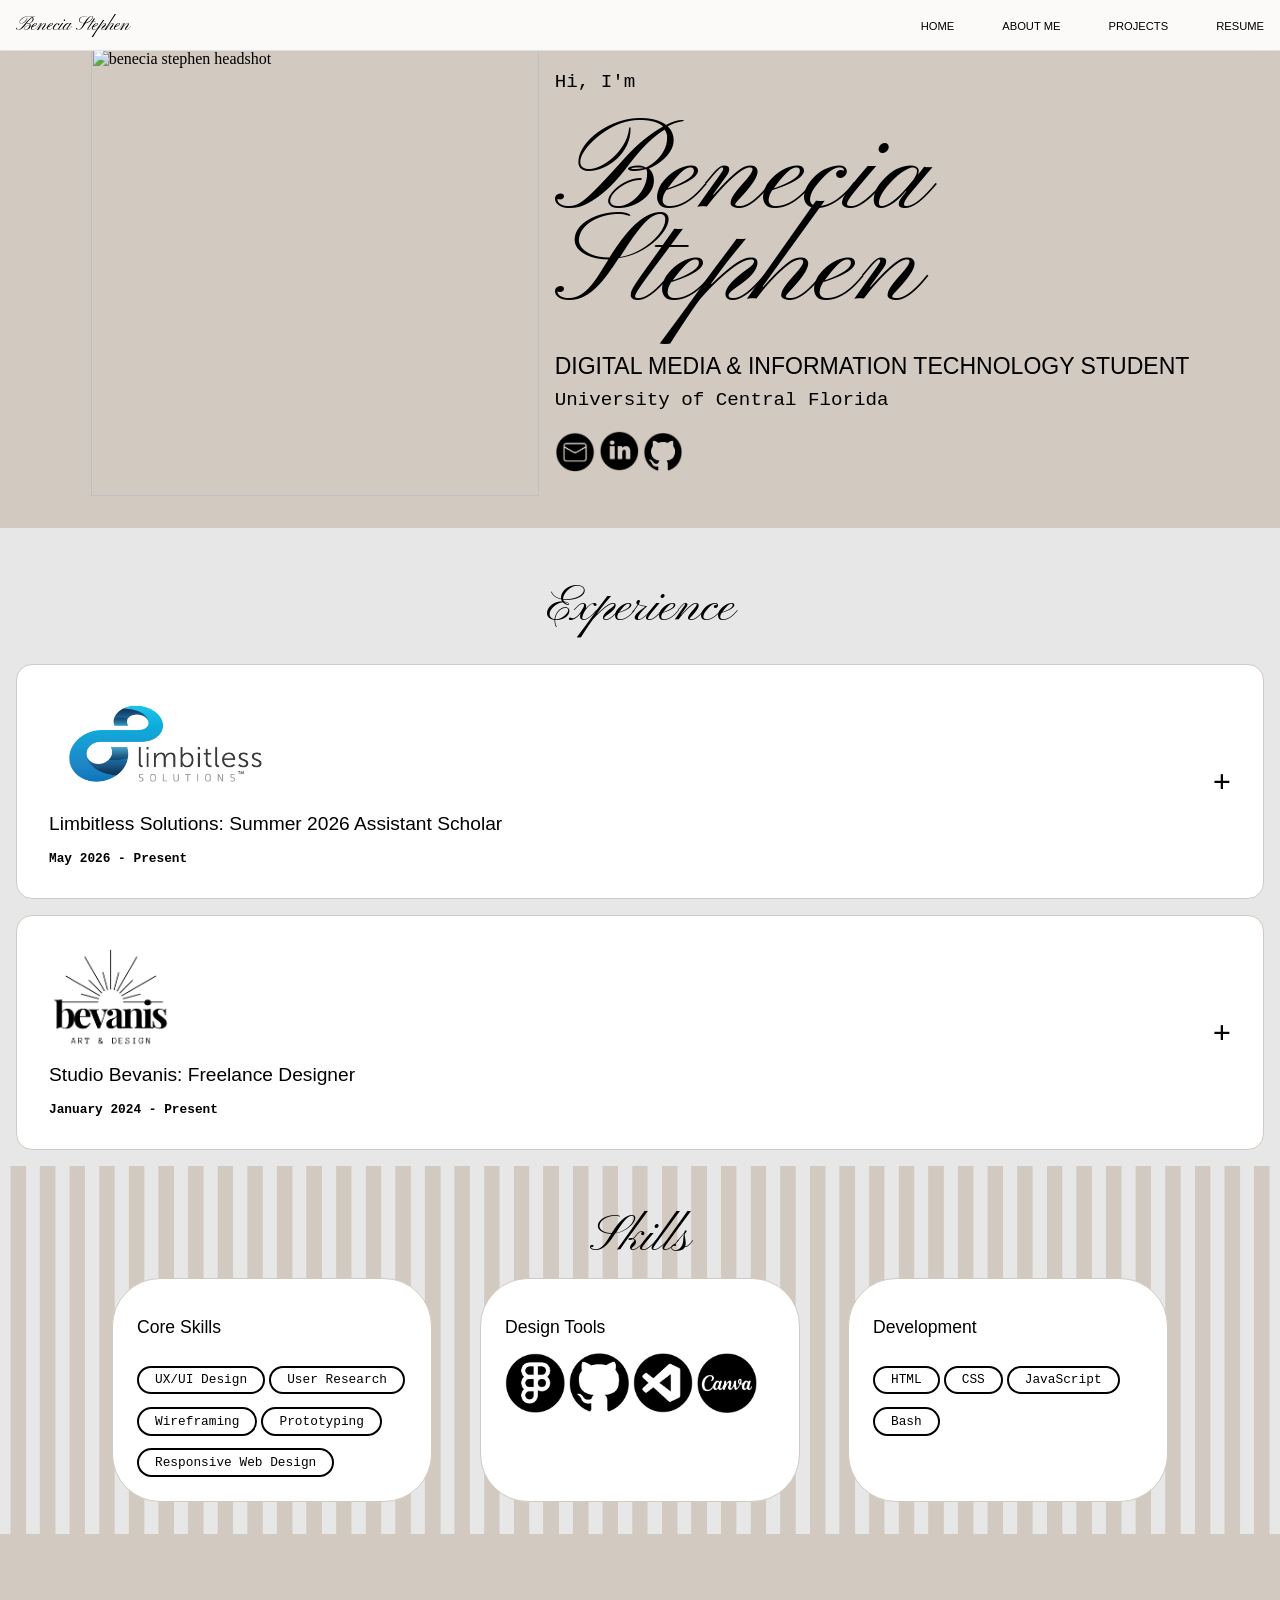
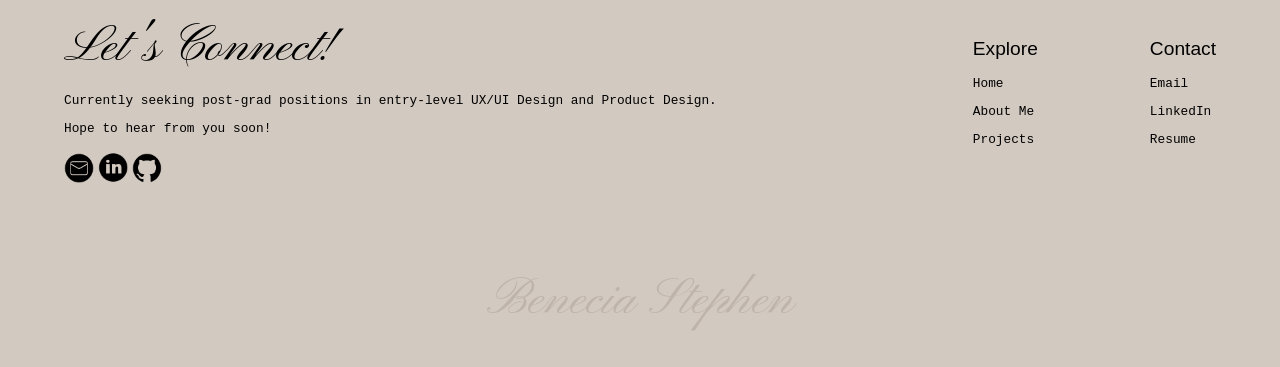
==== index.html @ 30140865 "update" ====
<DOCTYPE! html>
<html lang="en">
<head>
    <meta charset="UTF-8">
    <meta name="viewport" content="width=device-width, initial-scale=1.0">
    <title>Benecia Stephen Portfolio</title>
    <link rel="preconnect" href="https://fonts.googleapis.com">
    <link rel="preconnect" href="https://fonts.gstatic.com" crossorigin>
    <link href="https://fonts.googleapis.com/css2?family=Pinyon+Script&display=swap" rel="stylesheet">
    <link href="https://fonts.googleapis.com/css2?family=Great+Vibes&display=swap" rel="stylesheet">
    <link rel="stylesheet" href="style.css">
</head>
<body>
<nav>
    <div class="navbar">
        <a href="home.html">
        <h1 class="logo" style="color: black;">Benecia Stephen</h1>
        </a>
        <input type="checkbox" id="menu-toggle" class="menu-toggle">
        <label for="menu-toggle" class="hamburger">
            <span class="bar"></span>
            <span class="bar"></span>
            <span class="bar"></span>
        </label>
        <ul class="nav-links">
            <li><a href="home.html">HOME</a></li>
            <li><a href="about.html">ABOUT ME</a></li>
            <li><a href="projects.html">PROJECTS</a></li>
            <li><a href="img/digitalmediaresume.pdf">RESUME</a></li>
        </ul>
    </div>
</nav>
<header>
    <img src="img/Benecia.png" alt="benecia stephen headshot" class="headshot">
    <div class="intro-title">
            <p>Hi, I'm</p>
            <h1>Benecia</h1>
            <h1>Stephen</h1>
            <h2>DIGITAL MEDIA & INFORMATION TECHNOLOGY STUDENT</h2>
            <p>University of Central Florida</p>
            <a href="mailto:beneciastephen@gmail.com"><img src="img/email.png" alt="email icon" width="40rem" height="auto"></a>
            <a href="https://www.linkedin.com/in/benecia-stephen-3aaa812a2"><img src="img/linkedin.png" alt="linkedin icon" width="40rem" height="auto"></a>
            <a href="https://github.com/beneciastephen"><img src="img/3.png" alt="linkedin icon" width="40rem" height="auto"></a>
        </div>
    </div>
</header>
    <h1 class="subtitle">Experience</h1>
            <div class="experience-group">
                <div class="dropdown">
                    <input type="checkbox" id="toggle2">
                    <label for="toggle2">
                        <div class="label-container">
                            <img src="img/limbitless.png" alt="limbitless logo" width="auto" height="100px">
                            <div class="label-group">
                                <h2>Limbitless Solutions: Summer 2026 Assistant Scholar</h2>
                                <p>May 2026 - Present</p>
                            </div>
                        </div>
                    </label>
                    <div class="content">
                        <p>In progress</p>
                    </div>
                </div>                
                <div class="dropdown">
                    <input type="checkbox" id="toggle1">
                    <label for="toggle1">
                        <div class="label-container">
                        <img src="img/bevanis.png" alt="bevanis logo" width="auto" height="100px">
                            <div class="label-group">
                                <h2>Studio Bevanis: Freelance Designer</h2>
                                <p>January 2024 - Present</p>
                            </div>
                        </div>
                    </label>
                    <div class="content">
                        <p>My design brand used for various personal projects and client work. Mainly Graphic Design projects like flyers and video editing for clients using Canva and Capcut. Also graphic poster and invitation template designs I create to sell on esty.</p>
                    </div>
                </div>
            </div>
    <div class="skills">
        <h1 class="subtitle">Skills</h1>
        <div class="skills-container">
            <div class="skills-item">
                <h2>Core Skills</h2>
                <p>UX/UI Design</p>
                <p>User Research</p>
                <p>Wireframing</p>
                <p>Prototyping</p>
                <p>Responsive Web Design</p>
            </div>
            <div class="skills-item">
                <h2>Design Tools</h2>
                <img src="img/fig.png" alt="figma logo" width="60rem" height="auto">
                <img src="img/github.png" alt="github logo" width="60rem" height="auto">
                <img src="img/vsc.png" alt="visual studio code logo" width="60rem" height="auto">
                <img src="img/canva.png" alt="canva logo" width="60rem" height="auto">
            </div>
            <div class="skills-item">
                <h2>Development</h2>
                <p>HTML</p>
                <p>CSS</p>
                <p>JavaScript</p>
                <p>Bash</p>
            </div>      
        </div>
    </div>
    <footer>
    <div class="footer-container">
        <div class="footer-description">
            <h1>Let's Connect!</h1>
            <p>Currently seeking post-grad positions in entry-level UX/UI Design and Product Design.</p>
            <p>Hope to hear from you soon!</p>
            <div style="margin-top: 1rem;" class="footer-icons">
            <a href="mailto:beneciastephen@gmail.com"><img src="img/email.png" alt="email icon" width="30rem" height="auto"></a>
            <a href="https://www.linkedin.com/in/benecia-stephen-3aaa812a2"><img src="img/linkedin.png" alt="linkedin icon" width="30rem" height="auto"></a>
            <a href="https://github.com/beneciastephen"><img src="img/3.png" alt="linkedin icon" width="30rem" height="auto"></a>
            </div>
        </div>
        <div class="footer-nav">
            <div class="contact-item">
                <h2>Explore</h2>
                <a href="home.html"><p>Home</p></a>
                <a href="about.html"><p>About Me</p></a>
                <a href="projects.html"><p>Projects</p></a>
            </div>
            <div class="contact-item">
                <h2>Contact</h2>
                <a href="mailto:beneciastephen@gmail.com"><p>Email</p></a>
                <a href=""><p>LinkedIn</p></a>
                <a href="img/digitalmediaresume.pdf"><p>Resume</p></a>
            </div>
        </div>
    </div>
    <a href="home.html">
    <h1 style="color: #beb4aa;">Benecia Stephen</h1>
    </a>
    </footer>
<script src="script.js"></script>
</body>
</html>
---- style.css ----
body{
    background-color: #e7e7e7;
    margin: 0%;
}
h1 {
  font-family: "Pinyon Script", cursive;
  font-weight: 400;    
  font-size: clamp(2.5rem, 4vw, 10rem);
  font-style: normal;
}
h3 {
    font-family: 'Courier New', Courier, monospace;
    font-size: clamp(0.8rem, 1vw, 1.5rem);
}
.subtitle{
    display: flex;
    justify-content: center;
    margin: 0.5rem;
}
.logo{
    font-size: clamp(1rem, 1.5vw, 2.5rem);
    line-height: 1rem;
    margin: 1rem;
}
h2 {
  font-family: "Montserrat", sans-serif;
  font-optical-sizing: auto;
  font-weight: 100;
  font-style: normal;
  font-size: clamp(1rem, 1.5vw, 2rem);
}
p {
    font-family: 'Courier New', Courier, monospace;
    font-size: clamp(0.8rem, 1vw, 2rem);
}
nav {
    background-color: white;
    position: fixed;
    width:100%;
    backdrop-filter: blur(10px);
    background-color: rgba(255, 255, 255, 0.9);
    border-bottom: 1px solid rgba(0,0,0,0.1);
}
.navbar {
    display: flex;
    flex-direction: row;
    align-items: center;
    justify-content:space-between;
    gap: 3rem;
    margin-bottom: 0rem;
}
.nav-links {
    display:flex;
    flex-direction: row;
    gap: 3rem;
    align-items: right;
    list-style: none;
    margin: 1rem;
}
li a {
    font-family: "Montserrat", sans-serif;
    font-size: clamp(0.7rem, 0.8vw, 1.2rem);
    font-weight: 100;
    font-style: normal;
    text-decoration:none;
    color: black;
}   
.navbar .menu-toggle{
    display: none;
}
.navbar .hamburger{
    display: none;
}
.bar {
    display: block;
    width: 1rem;
    height: 0.1rem;
    margin: 0.2rem auto;
    transition: all 0.3s ease-in-out;
    background-color: #101010;
}
header {
    display: flex;
    flex-direction: row;
    padding: 2rem 3rem;
    align-items: center;
    justify-content: center;
    background-color: #d2c9c0;
    gap: 1rem;
    margin-bottom: 3rem;
}
.headshot {
    width: clamp(16rem, 35vw, 200rem);
    margin-top: 1rem;
}
.intro-title {
    line-height: 0.4rem;
}
.intro-title a:hover {
    display:inline-block;
    transform: scale(1.2);
}
.intro-title h1 {
    font-size: clamp(4.2rem, 10vw, 20rem);
}
.intro-title h2 {
    font-size: clamp(0.95rem, 1.8vw, 2rem);
    line-height: 1rem;
}
.intro-title p {
    font-size: clamp(0.8rem, 1.5vw, 5rem);
    line-height: 0.8rem;
    margin-bottom: 1.5rem;
}
.skills {
    justify-content: center;
    align-items: center;
    justify-content: center;
    padding: 2rem;
    background-image: url(img/stripes.png);
    background-size: cover;
}
.skills-container {
    display: grid;
    grid-template-columns: 20rem 20rem 20rem;
    grid-template-rows: auto ;
    gap: 3rem;
    justify-content: center;
}
.skills-item {
    background-color: white;
    border: 1px solid #d2c9c0;
    border-radius: 3rem;
    padding: 1.5rem;
}
.skills-item h2{
    font-size: clamp(1.1rem, 1.3vw, 3rem);
}
.skills-item p {
    color:black;
    border:2px solid black;
    border-radius: 5rem;
    padding: 0.3rem 1rem;
    display: inline-block;
}
.skills-item p:hover {
    color: white;
    background-color: black;
}
.skills-item img:hover {
    transform: scale(2rem);
}
.experience-group {
    display: flex;
    flex-direction:column;
    gap: 1rem;
    padding: 1rem;
}
.dropdown {
    border-radius: 1rem;
    background-color: white;
    border: 1px solid #d2c9c0;
}
.dropdown input {
    display: none;
}
.dropdown label {
    display: flex;
    justify-content: space-between;
    align-items: center;
    padding: 2rem;
    cursor: pointer;
    font-weight: bold;
}
.dropdown label::after {
    content: "+";
    font-size: 2rem;
}
.dropdown input:checked + label::after {
    content: "−";
}
.content {
    max-height: 0;
    overflow: hidden;
    transition: max-height 0.3s ease;
    padding: 0rem 2rem;
}
.dropdown input:checked ~ .content {
    max-height: 300px;
    padding: 2rem;
}
.footer-container {
    display: flex;
    padding: 3rem;
    align-items: center;
    color:black;
    justify-content:space-between;
    width:90%;
}
footer{
    display:flex;
    flex-direction: column;
    background-color: #d2c9c0;
    align-items: center;
    
}
.footer-description {
    display: flex;
    flex-direction: column;
}
.footer-description h1, p {
    margin-bottom: 0;
}
.footer-nav {
    display: flex;
    flex-direction: row;
    gap: 7rem;
}
.footer-icons a:hover {
    display:inline-block;
    transform: scale(1.3);
}
.contact-item a {
    color: black;
}
.contact-item a:hover {
    color:white;
}
a {
    text-decoration: none;
}
.me  {
    width: clamp(15rem, 25vw, 30rem);
    height: auto;
    margin-top: 0.5rem;
    border: 2px solid black;
    align-items: center;
}
.about-container {
    display: flex;
    gap: 2rem;
    padding: 3rem;
    background-color:#d2c9c0;
}
.interests-container {
    display: grid;
    grid-template-columns: 20rem 20rem;
    grid-template-rows: auto;
    grid-gap: 2rem;
    align-items: center;
    padding: 1rem;
}
.interest-item {
    display: flex;
    align-items: center;
    background-color: white;
}
.process {
    display: grid;
    grid-template-columns: 13rem 13rem 13rem 13rem 13rem 13rem;
    justify-content: center;
    gap: 2rem;
    padding: 1rem;
}
.process-item {
    background-color: #ffffff;
    color: rgb(0, 0, 0);
    border-radius: 1rem;
    padding: 1rem;
    border: 1px solid #d2c9c0;
}
.process-container h1{
    display: flex;
    justify-content: center;
    margin-bottom: 0rem;
}
.process-container {
    margin-bottom: 2rem;
}
button {
    color: rgb(255, 255, 255);
    background-color: #d2c9c0;
    border: none;
    border-radius: 2rem;
    padding: clamp(0.5rem, 0.7vw, 3rem);
    font-family: "Montserrat", sans-serif; 
    font-size: clamp(0.8rem, 1vw, 1.5rem);
    display: flex;
    justify-content: right;
    margin-top: 1rem;
}
button:hover {
    background-color:black;
}
button a {
    color: white;
}
.philosophy {
    display: grid;
    grid-template-columns: 25rem 1rem 25rem;
    grid-template-rows: 10rem;
    align-items: center;
    justify-content: center;
    gap:3rem;
    margin-bottom: 2rem;
    background-color: black;
    color:white;
}
.projects {
    margin-bottom: 2rem;
}
.projects h1 {
    display: flex;
    padding: 3.5rem 0 0.55rem;
    margin-bottom: o;
    justify-content: center;
}
.projects-item {
    display: flex;
    flex-direction: row;
    padding: 2rem;
    align-items: center;
    gap:3rem;
}
.projects-item img {
    width: clamp(14rem, 20vw, 25rem);
}

@media (max-width: 768px) {

    .nav-links {
        display: none;
        flex-direction: column;
        position: absolute;
        top: 2rem;
        right: 1rem;
        padding: 1rem;
        border-radius: 0.3rem;
    }
    .menu-toggle:checked ~ .nav-links {
        display: flex;
        flex-direction: column;
        background-color: white;
        gap: 1rem;
        margin: 0rem;
    }
    .menu-toggle {
        display: none;
    }

    .navbar .hamburger {
        display: block;
        font-size: 2rem;
        cursor: pointer;
        justify-content: right;
        margin: 1rem;
    }
    header{
        display: flex;
        flex-wrap: wrap;
        justify-content: center;
    }
    .skills-container {
        display: grid;
        grid-template-columns: 15rem;
        gap: 0.5rem;
    }
    .footer-container {
        display: flex;
        flex-direction: column;
        padding: 1rem;
    }
    .about-container {
        flex-direction: column;
    }
    .interests-container {
        grid-template-columns: 10rem;
    }
    .me {
        justify-content: center;
    }
    .about {
        display: flex;
        flex-direction: column;
        justify-content: center;
        align-items: center;
    }
    .process {
        grid-template-columns: 17rem;
        gap: 1rem;
    }
    .philosophy {
        display: inline-block;
        grid-template-columns: 20rem;
        grid-template-rows: 5rem 5rem;
        grid-gap: 0;
        padding: 1rem;
        justify-content: center;
    }
    .projects-item {
        flex-direction: column;
    }
}
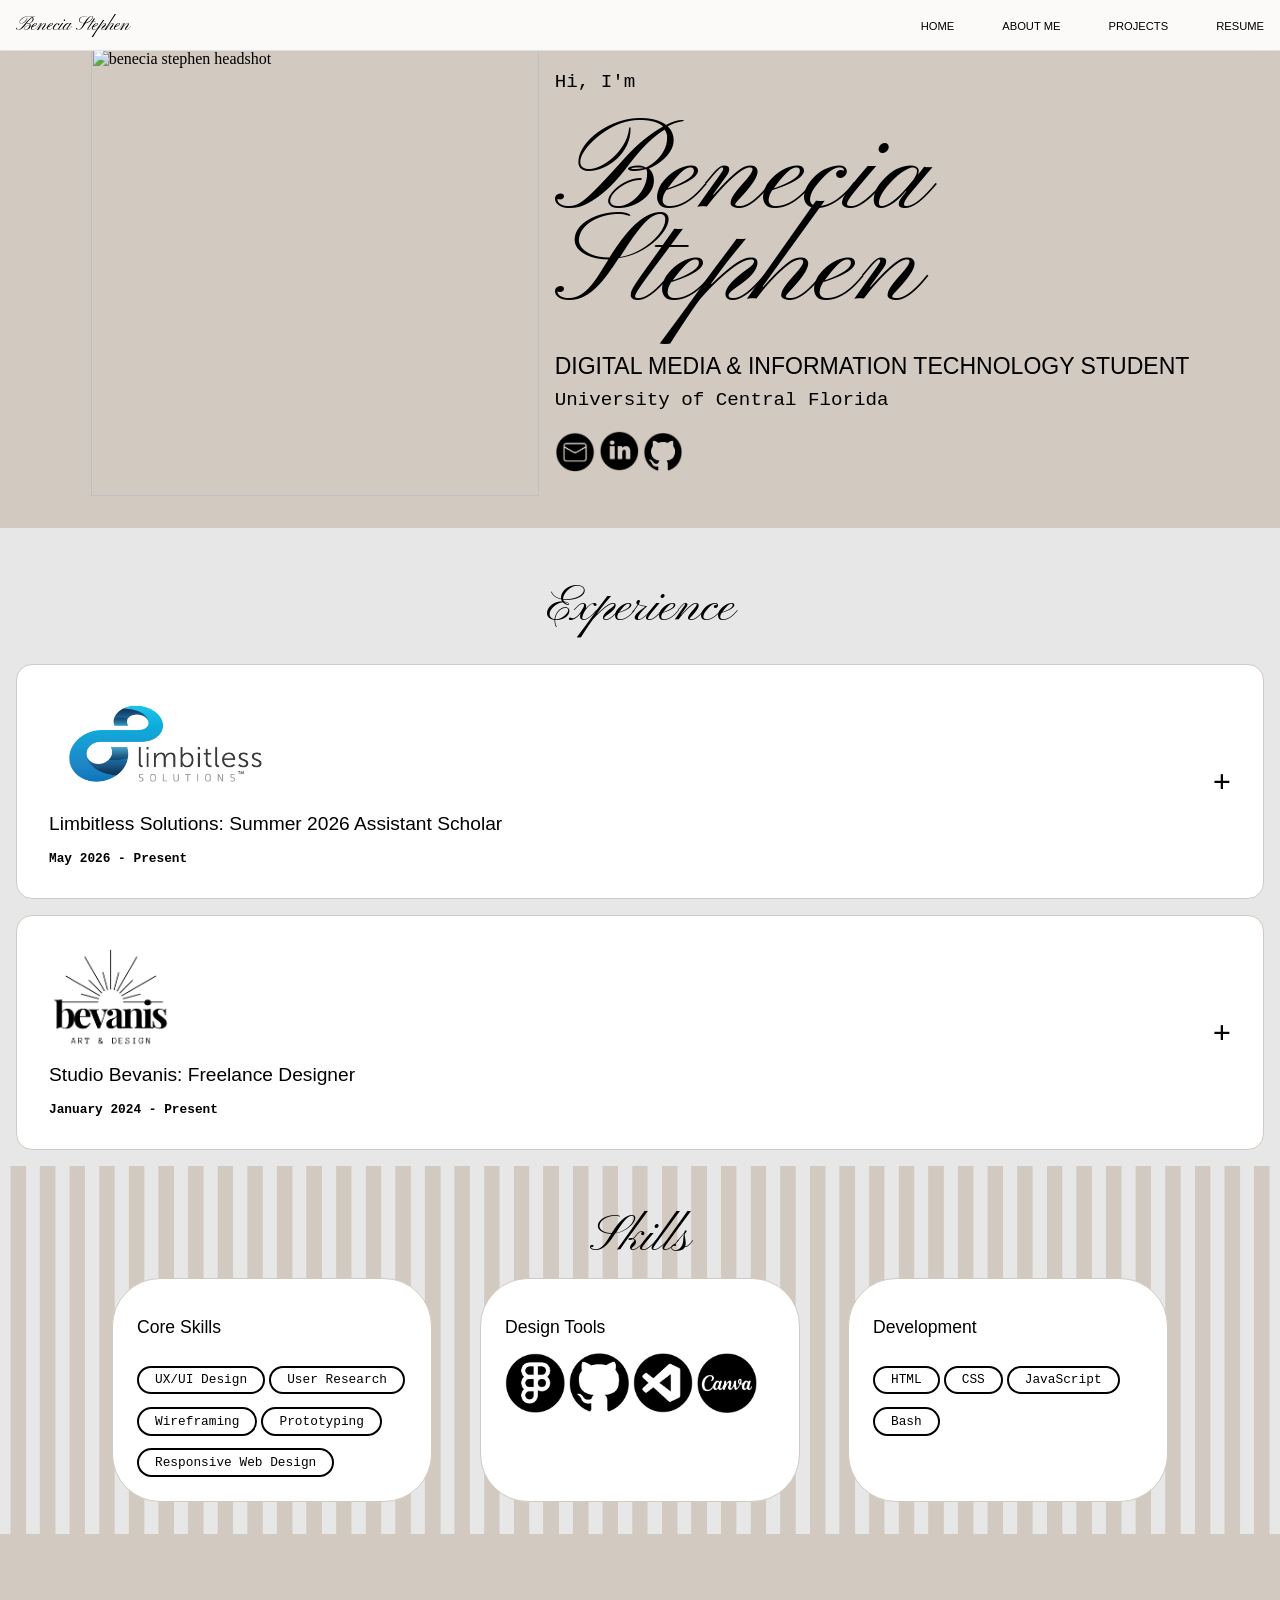
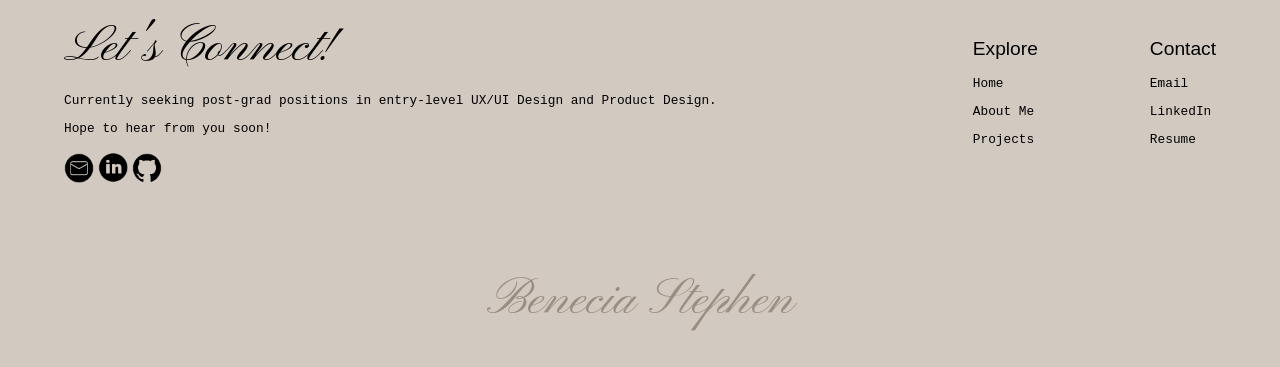
==== commit 8baa2ff6: "update" ====
--- a/index.html
+++ b/index.html
@@ -13,7 +13,7 @@
 <body>
 <nav>
     <div class="navbar">
-        <a href="home.html">
+        <a href="index.html">
         <h1 class="logo" style="color: black;">Benecia Stephen</h1>
         </a>
         <input type="checkbox" id="menu-toggle" class="menu-toggle">
@@ -23,7 +23,7 @@
             <span class="bar"></span>
         </label>
         <ul class="nav-links">
-            <li><a href="home.html">HOME</a></li>
+            <li><a href="index.html">HOME</a></li>
             <li><a href="about.html">ABOUT ME</a></li>
             <li><a href="projects.html">PROJECTS</a></li>
             <li><a href="img/digitalmediaresume.pdf">RESUME</a></li>
@@ -119,20 +119,20 @@
         <div class="footer-nav">
             <div class="contact-item">
                 <h2>Explore</h2>
-                <a href="home.html"><p>Home</p></a>
+                <a href="index.html"><p>Home</p></a>
                 <a href="about.html"><p>About Me</p></a>
                 <a href="projects.html"><p>Projects</p></a>
             </div>
             <div class="contact-item">
                 <h2>Contact</h2>
                 <a href="mailto:beneciastephen@gmail.com"><p>Email</p></a>
-                <a href=""><p>LinkedIn</p></a>
+                <a href="https://www.linkedin.com/in/benecia-stephen-3aaa812a2"><p>LinkedIn</p></a>
                 <a href="img/digitalmediaresume.pdf"><p>Resume</p></a>
             </div>
         </div>
     </div>
-    <a href="home.html">
-    <h1 style="color: #beb4aa;">Benecia Stephen</h1>
+    <a href="index.html">
+    <h1 style="color: #998e84;">Benecia Stephen</h1>
     </a>
     </footer>
 <script src="script.js"></script>
--- a/style.css
+++ b/style.css
@@ -297,23 +297,25 @@
 }
 .philosophy {
     display: grid;
-    grid-template-columns: 25rem 1rem 25rem;
+    grid-template-columns: 15rem 0.5rem 25rem;
     grid-template-rows: 10rem;
     align-items: center;
     justify-content: center;
-    gap:3rem;
+    gap: 2rem;
     margin-bottom: 2rem;
     background-color: black;
     color:white;
 }
 .projects {
     margin-bottom: 2rem;
+    margin-top: 0;
 }
 .projects h1 {
     display: flex;
     padding: 3.5rem 0 0.55rem;
-    margin-bottom: o;
-    justify-content: center;
+    margin-bottom: 0;
+    justify-content: center;
+    margin-top: 0;
 }
 .projects-item {
     display: flex;
